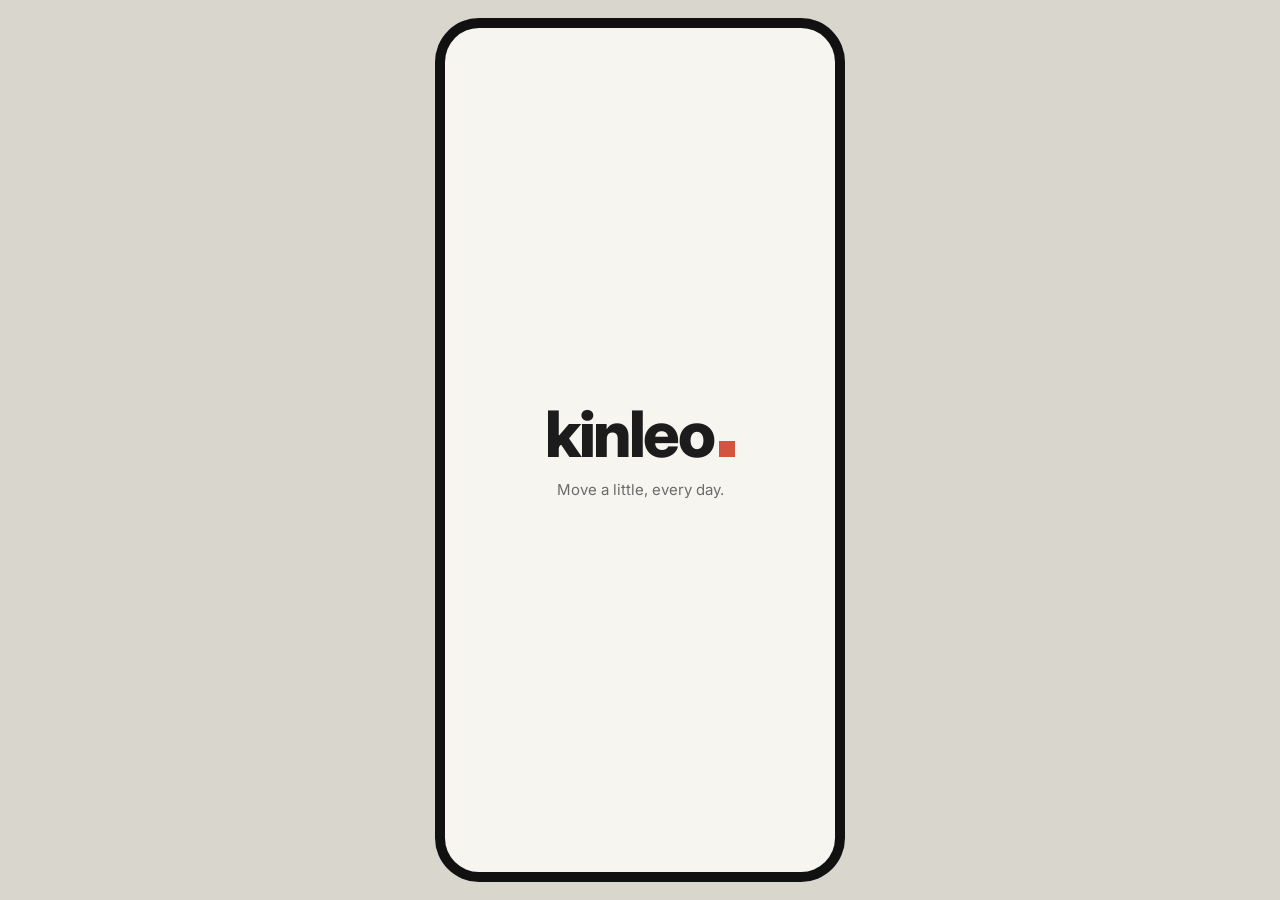
==== pages/start/index.html @ c90ac5a0 "renamed app to kinleo, did 1st design draft for starting page. did a draft of the app name fading in" ====
<!DOCTYPE html>
<html lang="en">
<head>
  <meta charset="UTF-8">
  <meta name="viewport" content="width=device-width, initial-scale=1, viewport-fit=cover">
  <title></title>
  <link href="https://fonts.googleapis.com/css2?family=Inter:wght@400;500;600;700;800&family=Pixelify+Sans:wght@500;600;700&display=swap" rel="stylesheet">
  <link rel="stylesheet" href="../../shared/theme.css">
  <link rel="stylesheet" href="start.css">
</head>
<body>

  <!-- Start page: the first page of the app.
       The app name and tagline come from BRAND in shared/app.js. -->
  <main class="app start">

    <!-- 1. Intro: big logo, then fades away -->
    <section class="start-intro">
      <div class="kn-logo kn-logo--large start-logo" data-brand-logo></div>
      <p class="start-tagline kn-muted" data-brand-tagline></p>
    </section>

    <!-- 2. Main start screen: fades in after the intro -->
    <section class="start-main" aria-hidden="true">
      <div class="kn-logo" data-brand-logo></div>
      <h1 class="start-headline">Small habits. Visible progress.</h1>

      <!-- Space for the big workout animation (added later) -->
      <div class="start-stage" id="startStage"></div>

      <div class="start-actions">
        <button class="kn-btn kn-btn--primary" data-go="get-info">Get started</button>
        <button class="kn-btn kn-btn--text" data-go="login">I already have an account</button>
      </div>
    </section>

  </main>

  <script src="../../shared/app.js"></script>
  <script src="start.js"></script>
</body>
</html>
---- shared/theme.css ----
/* App theme: the default style for every page.
   Colours, fonts, the phone frame and shared parts (logo, buttons).
   Every page links this file first, then its own page CSS. */

:root {
  /* Colours */
  --bg: #F7F5F0;          /* app background */
  --surface: #FFFFFF;     /* cards */
  --ink: #1C1C1C;         /* main text, primary button */
  --muted: #6B6B6B;       /* secondary text */
  --line: #E6E2D8;        /* borders */
  --coral: #D2553F;       /* brand accent (logo dot) */
  --coral-text: #C2412D;  /* coral for text and links (readable on bg) */
  --water: #2F62C9;
  --steps: #2E7D4F;
  --energy: #C98A1B;
  --desk: #D9D6CE;        /* behind the phone frame on desktop */

  /* Fonts */
  --font: 'Inter', system-ui, sans-serif;            /* all text */
  --font-pixel: 'Pixelify Sans', monospace;          /* numbers and stats */

  /* Motion */
  --fade: 250ms;           /* page fade in and out */
}

* { box-sizing: border-box; }

html, body { height: 100%; }

body {
  margin: 0;
  background: var(--desk);
  color: var(--ink);
  font-family: var(--font);
  -webkit-font-smoothing: antialiased;
  display: flex;
  align-items: center;
  justify-content: center;
}

/* ---------- Phone frame ----------
   On a computer the app shows inside a 390 x 844 phone.
   On a real phone it fills the screen. */
.app {
  position: relative;
  width: 390px;
  height: min(844px, calc(100vh - 52px));   /* shrinks to fit short laptop screens */
  background: var(--bg);
  box-shadow: 0 0 0 10px #111;               /* phone bezel, outside the 390px screen */
  border-radius: 34px;
  overflow: hidden;
  opacity: 0;
  animation: kn-page-in var(--fade) ease-out forwards;
}

@media (max-width: 500px) {
  body { background: var(--bg); align-items: stretch; }
  .app { width: 100%; height: 100dvh; box-shadow: none; border-radius: 0; }
}

/* Page fade: in on load, out before going to another page (see shared/app.js) */
@keyframes kn-page-in { to { opacity: 1; } }
body.kn-leaving .app { opacity: 0; transition: opacity var(--fade) ease-in; animation: none; }

/* ---------- Logo: app name (from BRAND in app.js) + coral square dot ---------- */
.kn-logo {
  display: inline-flex;
  align-items: baseline;
  font-weight: 800;
  font-size: 36px;
  letter-spacing: -1.5px;
  line-height: 1;
}
.kn-logo-dot {
  display: inline-block;
  width: 0.25em;
  height: 0.25em;
  margin-left: 0.08em;
  background: var(--coral);
}
.kn-logo--large { font-size: 64px; letter-spacing: -2.5px; }

/* ---------- Buttons ---------- */
.kn-btn {
  display: flex;
  align-items: center;
  justify-content: center;
  width: 100%;
  min-height: 56px;
  padding: 0 20px;
  border: none;
  border-radius: 28px;
  font: 600 17px var(--font);
  text-decoration: none;
  cursor: pointer;
}
/* Primary: dark pill. Pressing it inverts the colours (light pill, dark outline). */
.kn-btn--primary {
  background: var(--ink);
  color: var(--bg);
  border: 2px solid var(--ink);
  transition: background-color 120ms ease, color 120ms ease, transform 120ms ease;
}
.kn-btn--primary:active,
.kn-btn--primary.is-pressed {
  background: var(--bg);
  color: var(--ink);
  transform: scale(0.98);
}

/* Text button: coral text. Hovering or pressing underlines it. */
.kn-btn--text {
  min-height: 48px;
  background: none;
  color: var(--coral-text);
  font-size: 15px;
  text-decoration-thickness: 2px;
  text-underline-offset: 4px;
}
.kn-btn--text:active,
.kn-btn--text.is-pressed,
.kn-btn--text:focus-visible { text-decoration-line: underline; }
@media (hover: hover) {
  .kn-btn--text:hover { text-decoration-line: underline; }
}
.kn-btn:focus-visible { outline: 3px solid var(--water); outline-offset: 2px; }

/* ---------- Small helpers ---------- */
.kn-muted { color: var(--muted); }
.kn-pixel { font-family: var(--font-pixel); font-weight: 600; }

/* Message shown when a button leads to a page that isn't built yet */
.kn-toast {
  position: absolute;
  left: 50%;
  bottom: 180px;
  transform: translateX(-50%);
  padding: 10px 16px;
  border-radius: 20px;
  background: var(--ink);
  color: var(--bg);
  font-size: 14px;
  white-space: nowrap;
  animation: kn-toast 1.8s ease-out forwards;
  pointer-events: none;
}
@keyframes kn-toast {
  0% { opacity: 0; transform: translate(-50%, 8px); }
  12%, 80% { opacity: 1; transform: translate(-50%, 0); }
  100% { opacity: 0; }
}

@media (prefers-reduced-motion: reduce) {
  .app { animation: none; opacity: 1; }
  body.kn-leaving .app { transition: none; }
}
---- pages/start/start.css ----
/* Start page: intro logo, then fades into the main start screen.
   Timing is controlled by start.js adding classes to .start. */

.start-intro,
.start-main {
  position: absolute;
  inset: 0;
}

/* ---------- 1. Intro ---------- */
.start-intro {
  display: flex;
  flex-direction: column;
  align-items: center;
  justify-content: center;
  gap: 14px;
  transition: opacity 400ms ease-in, transform 400ms ease-in;
}

.start-logo {
  opacity: 0;
  transform: scale(0.92);
  animation: start-logo-in 500ms ease-out 100ms forwards;
}

/* the coral dot drops into place after the word */
.start-logo .kn-logo-dot {
  opacity: 0;
  transform: translateY(-14px);
  animation: start-dot-in 350ms cubic-bezier(.3, 1.6, .5, 1) 600ms forwards;
}

.start-tagline {
  margin: 0;
  font-size: 15px;
  opacity: 0;
  animation: start-fade-in 400ms ease-out 900ms forwards;
}

@keyframes start-logo-in { to { opacity: 1; transform: scale(1); } }
@keyframes start-dot-in  { to { opacity: 1; transform: translateY(0); } }
@keyframes start-fade-in { to { opacity: 1; } }

.start.is-intro-done .start-intro {
  opacity: 0;
  transform: scale(1.04);
  pointer-events: none;
}

/* ---------- 2. Start screen ---------- */
.start-main {
  display: flex;
  flex-direction: column;
  gap: 14px;
  padding: 120px 24px 48px;
  opacity: 0;
  transform: translateY(12px);
  pointer-events: none;
  transition: opacity 400ms ease-out, transform 400ms ease-out;
}

.start.is-main .start-main {
  opacity: 1;
  transform: translateY(0);
  pointer-events: auto;
}

.start-headline {
  margin: 0;
  font-size: 26px;
  font-weight: 700;
  letter-spacing: -0.5px;
  line-height: 1.2;
}

/* fills the space between headline and buttons; the workout animation goes here later */
.start-stage {
  flex: 1;
  display: flex;
  align-items: center;
  justify-content: center;
}

.start-actions {
  display: flex;
  flex-direction: column;
  gap: 10px;
}

@media (max-width: 500px) {
  .start-main { padding-top: max(96px, env(safe-area-inset-top)); padding-bottom: max(32px, env(safe-area-inset-bottom)); }
}

@media (prefers-reduced-motion: reduce) {
  .start-logo, .start-logo .kn-logo-dot, .start-tagline { animation: none; opacity: 1; transform: none; }
  .start-intro, .start-main { transition: none; }
}
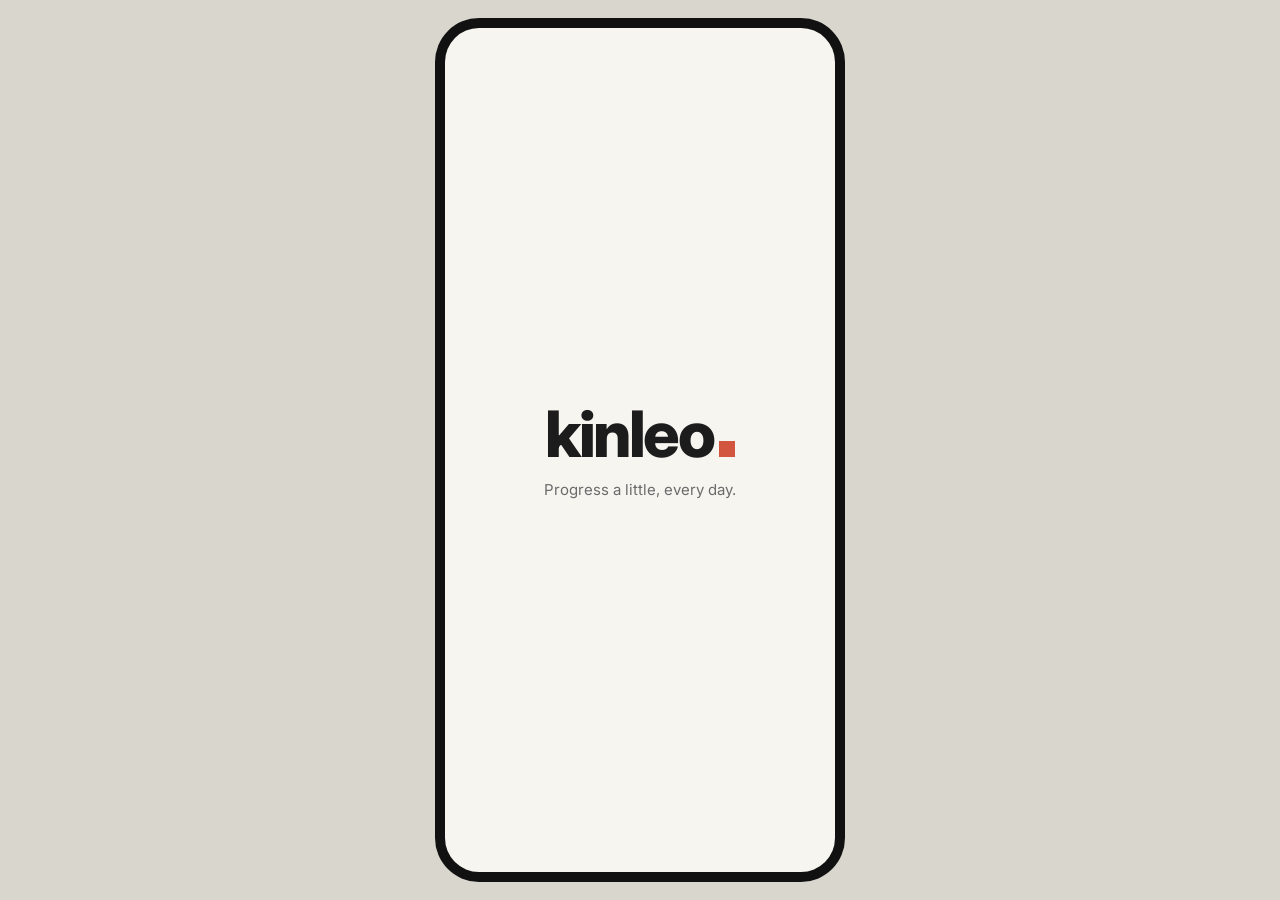
==== commit 2fe7e0db: "App introduction Pages, imported running animation onto step counter page. The minimalistic app intr" ====
--- a/pages/start/index.html
+++ b/pages/start/index.html
@@ -6,6 +6,7 @@
   <title></title>
   <link href="https://fonts.googleapis.com/css2?family=Inter:wght@400;500;600;700;800&family=Pixelify+Sans:wght@500;600;700&display=swap" rel="stylesheet">
   <link rel="stylesheet" href="../../shared/theme.css">
+  <link rel="stylesheet" href="../../character/core/character.css">
   <link rel="stylesheet" href="start.css">
 </head>
 <body>
@@ -25,11 +26,11 @@
       <div class="kn-logo" data-brand-logo></div>
       <h1 class="start-headline">Small habits. Visible progress.</h1>
 
-      <!-- Space for the big workout animation (added later) -->
+      <!-- The user's character running (filled by start.js) -->
       <div class="start-stage" id="startStage"></div>
 
       <div class="start-actions">
-        <button class="kn-btn kn-btn--primary" data-go="get-info">Get started</button>
+        <button class="kn-btn kn-btn--primary" data-go="tour">Get started</button>
         <button class="kn-btn kn-btn--text" data-go="login">I already have an account</button>
       </div>
     </section>
@@ -37,6 +38,8 @@
   </main>
 
   <script src="../../shared/app.js"></script>
+  <script src="../../character/manifest.js"></script>
+  <script src="../../character/core/character.js"></script>
   <script src="start.js"></script>
 </body>
 </html>
--- a/shared/theme.css
+++ b/shared/theme.css
@@ -50,8 +50,6 @@
   box-shadow: 0 0 0 10px #111;               /* phone bezel, outside the 390px screen */
   border-radius: 34px;
   overflow: hidden;
-  opacity: 0;
-  animation: kn-page-in var(--fade) ease-out forwards;
 }
 
 @media (max-width: 500px) {
@@ -60,8 +58,17 @@
 }
 
 /* Page fade: in on load, out before going to another page (see shared/app.js) */
-@keyframes kn-page-in { to { opacity: 1; } }
-body.kn-leaving .app { opacity: 0; transition: opacity var(--fade) ease-in; animation: none; }
+/* Page changes: the phone frame stays put and only the screen content cross-fades.
+   Browsers with cross-page view transitions (recent Chrome, Edge, Safari) blend the
+   two pages smoothly; others fall back to a quick fade out and in. */
+@view-transition { navigation: auto; }
+::view-transition-old(root),
+::view-transition-new(root) { animation-duration: var(--fade); }
+
+.app > * { animation: kn-page-in var(--fade) ease-out both; }
+@keyframes kn-page-in { from { opacity: 0; } }
+body.kn-leaving .app > * { opacity: 0; transition: opacity var(--fade) ease-in; }
+html.kn-vt .app > * { animation: none; }   /* view transition handles it instead */
 
 /* ---------- Logo: app name (from BRAND in app.js) + coral square dot ---------- */
 .kn-logo {
@@ -152,6 +159,6 @@
 }
 
 @media (prefers-reduced-motion: reduce) {
-  .app { animation: none; opacity: 1; }
-  body.kn-leaving .app { transition: none; }
+  .app > * { animation: none; }
+  body.kn-leaving .app > * { transition: none; }
 }
--- a/character/core/character.css
+++ b/character/core/character.css
@@ -0,0 +1,43 @@
+/* Kinleo character styles (shared by every animation). Used by core/character.js */
+
+.kn-char {
+  display: flex;
+  flex-direction: column;
+  align-items: center;
+}
+
+.kn-char-figure {
+  position: relative;
+}
+
+/* Keeps pixels sharp when the sprite is scaled up */
+.kn-char-sprite {
+  background-repeat: no-repeat;
+  image-rendering: crisp-edges;
+  image-rendering: pixelated;
+}
+
+.kn-char-floor {
+  height: 6px;
+  margin-top: 2px;
+  background: #e0dcd2;
+}
+
+/* The +1 that floats up on each rep */
+.kn-char-plus {
+  position: absolute;
+  top: 0;
+  right: -36px;
+  font-family: 'Pixelify Sans', monospace;
+  font-weight: 700;
+  font-size: 22px;
+  color: #2e7d4f;
+  pointer-events: none;
+  animation: kn-char-plus 0.8s ease-out forwards;
+}
+
+@keyframes kn-char-plus {
+  0%   { opacity: 0; transform: translateY(8px); }
+  15%  { opacity: 1; transform: translateY(0); }
+  100% { opacity: 0; transform: translateY(-30px); }
+}
--- a/pages/start/start.css
+++ b/pages/start/start.css
@@ -95,3 +95,7 @@
   .start-logo, .start-logo .kn-logo-dot, .start-tagline { animation: none; opacity: 1; transform: none; }
   .start-intro, .start-main { transition: none; }
 }
+
+/* Coming back to this page: show the main screen at once, no intro, no fade */
+.start.no-intro .start-intro { display: none; }
+.start.no-intro .start-main { transition: none; }
